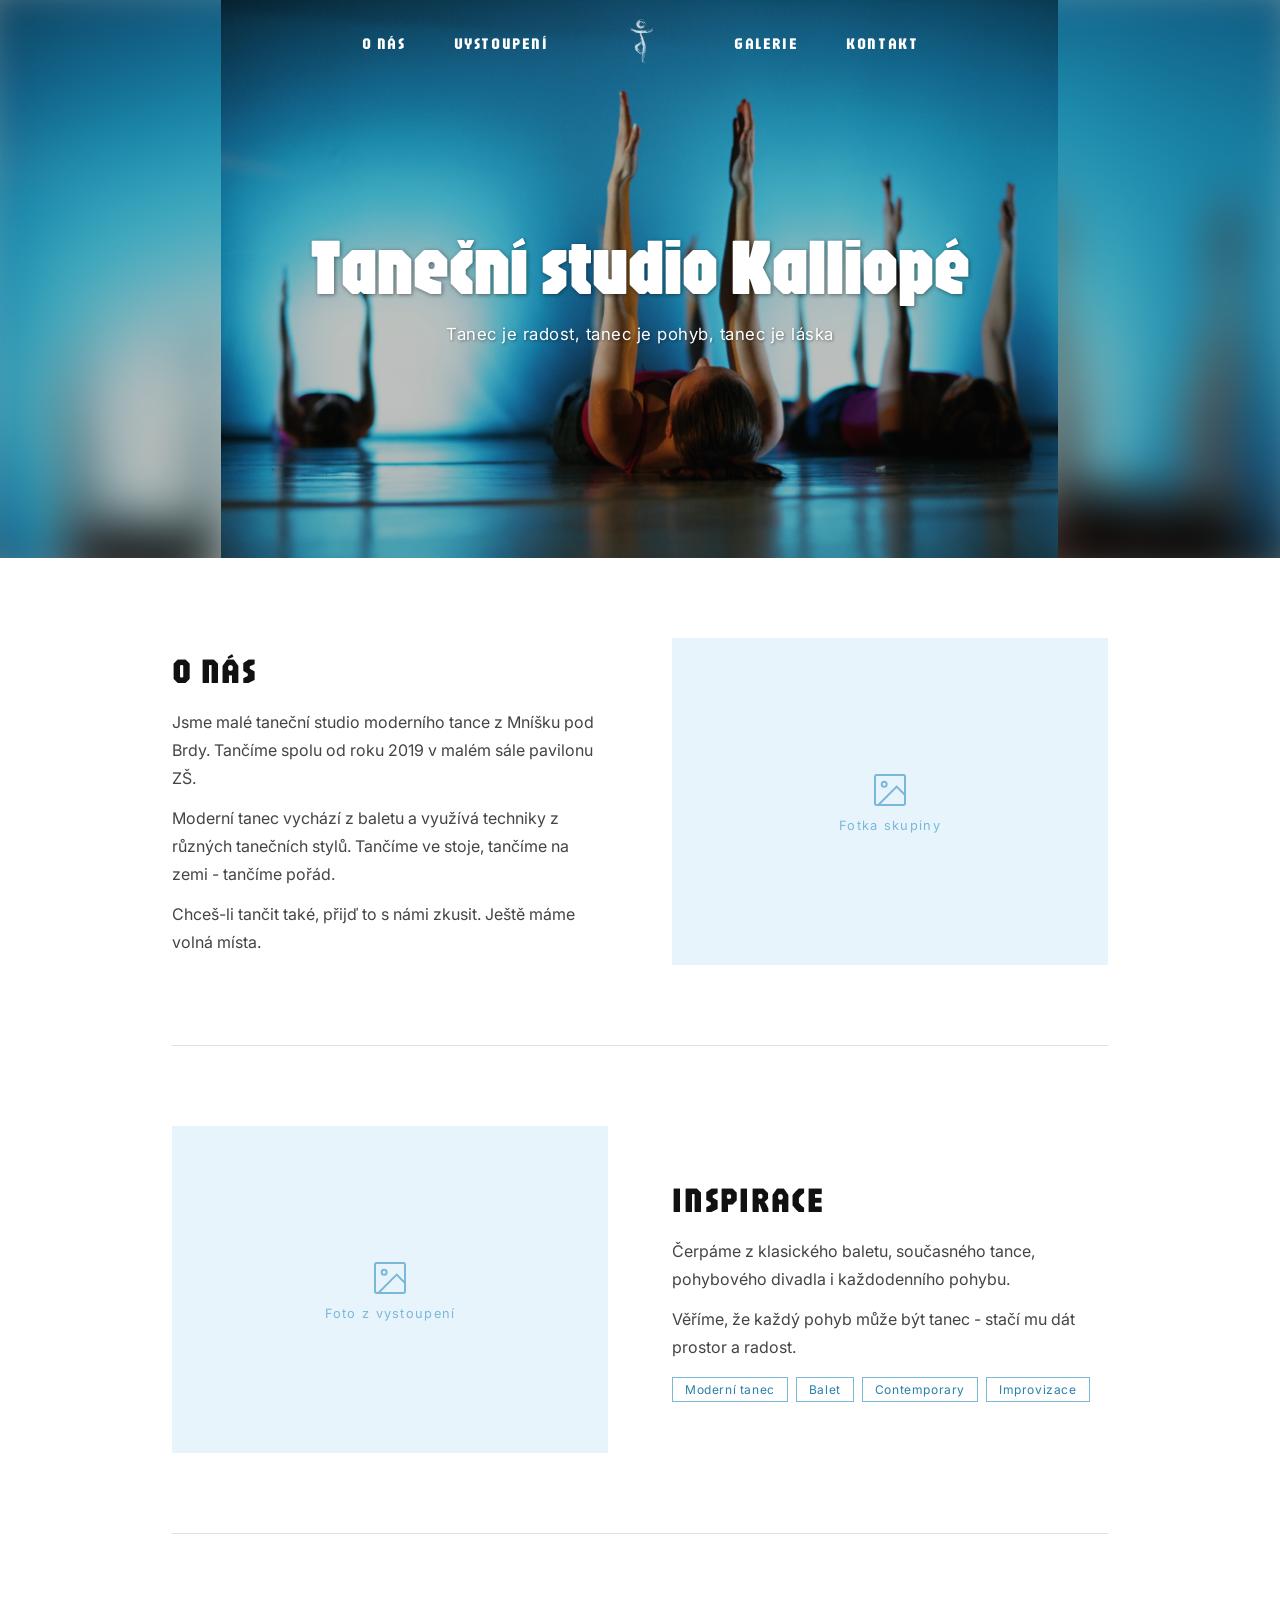
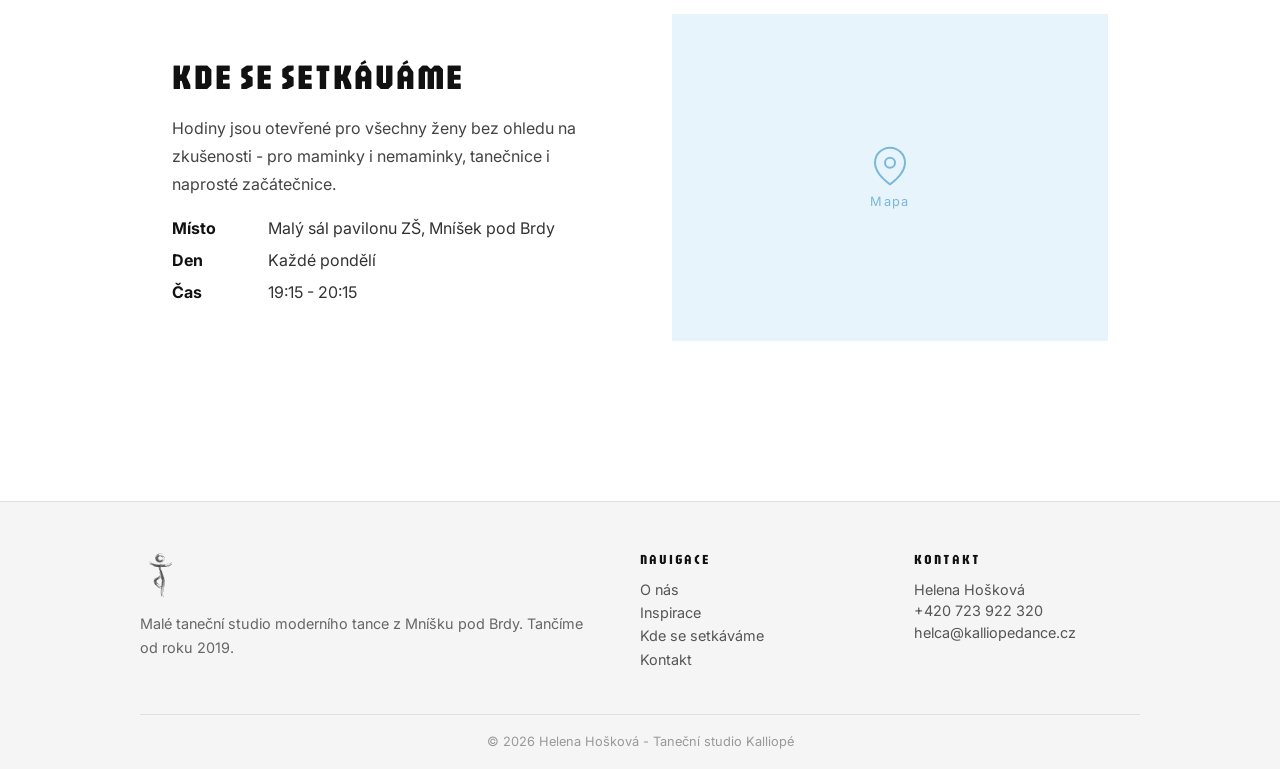
==== src/index.html @ 700d4c06 "Initial commit: Kalliopé dance studio website" ====
<!DOCTYPE html>
<html lang="cs">
<head>
    <meta charset="UTF-8">
    <meta name="viewport" content="width=device-width, initial-scale=1.0">
    <link rel="preconnect" href="https://fonts.googleapis.com">
    <link rel="preconnect" href="https://fonts.gstatic.com" crossorigin>
    <link href="https://fonts.googleapis.com/css2?family=Inter:ital,opsz,wght@0,14..32,100..900;1,14..32,100..900&family=Jaro:opsz@6..72&display=swap" rel="stylesheet">
    <title>Kalliopé</title>
    <link rel="stylesheet" href="https://api.ssps.cajthaml.eu/file/68f3df8a793bb6d00c5da848">
    <link rel="stylesheet" href="../styles/base.css">
    <link rel="stylesheet" href="../styles/index.css">
</head>
<body>
    <header>
        <nav>
            <a href="./index.html#o-nas">O nás</a>
            <a href="./index.html#vystoupeni">Vystoupení</a>
            <a href="./index.html" class="nav-brand">
                <img src="../img/logo.png" alt="Kalliopé logo">
            </a>
            <a href="./galerie.html">Galerie</a>
            <a href="#kontakt">Kontakt</a>
        </nav>
    </header>

    <section class="hero">
        <div class="hero-content">
            <h1>Taneční studio Kalliopé</h1>
            <p>Tanec je radost, tanec je pohyb, tanec je láska</p>
        </div>
    </section>

    <main>
        <section class="content" id="o-nas">
            <div class="section-block">
                <div class="section-text">
                    <h2>O nás</h2>
                    <p>Jsme malé taneční studio moderního tance z Mníšku pod Brdy. Tančíme spolu od roku 2019 v malém sále pavilonu ZŠ.</p>
                    <p>Moderní tanec vychází z baletu a využívá techniky z různých tanečních stylů. Tančíme ve stoje, tančíme na zemi - tančíme pořád.</p>
                    <p>Chceš-li tančit také, přijď to s námi zkusit. Ještě máme volná místa.</p>
                </div>
                <div class="img-placeholder">
                    <svg width="40" height="40" viewBox="0 0 24 24" fill="none" stroke="currentColor" stroke-width="1.2"><rect x="3" y="3" width="18" height="18" rx="1"/><circle cx="8.5" cy="8.5" r="1.5"/><path d="M21 15l-5-5L5 21"/></svg>
                    <span>Fotka skupiny</span>
                </div>
            </div>

            <hr class="section-sep">

            <div class="section-block reverse" id="inspirace">
                <div class="section-text">
                    <h2>Inspirace</h2>
                    <p>Čerpáme z klasického baletu, současného tance, pohybového divadla i každodenního pohybu.</p>
                    <p>Věříme, že každý pohyb může být tanec - stačí mu dát prostor a radost.</p>
                    <div class="tags">
                        <span class="tag">Moderní tanec</span>
                        <span class="tag">Balet</span>
                        <span class="tag">Contemporary</span>
                        <span class="tag">Improvizace</span>
                    </div>
                </div>
                <div class="img-placeholder">
                    <svg width="40" height="40" viewBox="0 0 24 24" fill="none" stroke="currentColor" stroke-width="1.2"><rect x="3" y="3" width="18" height="18" rx="1"/><circle cx="8.5" cy="8.5" r="1.5"/><path d="M21 15l-5-5L5 21"/></svg>
                    <span>Foto z vystoupení</span>
                </div>
            </div>

            <hr class="section-sep">

            <div class="section-block" id="kde-se-setkavame">
                <div class="section-text">
                    <h2>Kde se setkáváme</h2>
                    <p>Hodiny jsou otevřené pro všechny ženy bez ohledu na zkušenosti - pro maminky i nemaminky, tanečnice i naprosté začátečnice.</p>
                    <div class="info-list">
                        <div class="info-row"><strong>Místo</strong><span>Malý sál pavilonu ZŠ, Mníšek pod Brdy</span></div>
                        <div class="info-row"><strong>Den</strong><span>Každé pondělí</span></div>
                        <div class="info-row"><strong>Čas</strong><span>19:15 - 20:15</span></div>
                    </div>
                </div>
                <div class="img-placeholder">
                    <svg width="40" height="40" viewBox="0 0 24 24" fill="none" stroke="currentColor" stroke-width="1.2"><path d="M21 10c0 7-9 13-9 13s-9-6-9-13a9 9 0 0118 0z"/><circle cx="12" cy="10" r="3"/></svg>
                    <span>Mapa</span>
                </div>
            </div>
        </section>
    </main>

    <footer id="kontakt">
        <div class="footer-inner">
            <div class="footer-grid">
                <div class="footer-brand">
                    <img src="../img/black-logo.png" alt="Kalliopé logo">
                    <p>Malé taneční studio moderního tance z Mníšku pod Brdy. Tančíme od roku 2019.</p>
                </div>
                <div class="footer-col">
                    <h4>Navigace</h4>
                    <ul>
                        <li><a href="#o-nas">O nás</a></li>
                        <li><a href="#inspirace">Inspirace</a></li>
                        <li><a href="#kde-se-setkavame">Kde se setkáváme</a></li>
                        <li><a href="#kontakt">Kontakt</a></li>
                    </ul>
                </div>
                <div class="footer-col">
                    <h4>Kontakt</h4>
                    <p>Helena Hošková</p>
                    <a href="tel:+420723922320">+420 723 922 320</a>
                    <a href="mailto:helca@kalliopedance.cz">helca@kalliopedance.cz</a>
                </div>
            </div>
            <div class="footer-bottom">
                © 2026 Helena Hošková - Taneční studio Kalliopé
            </div>
        </div>
    </footer>
</body>
</html>
---- styles/base.css ----
* {
    margin: 0;
    padding: 0;
    box-sizing: border-box;
}

body {
    font-family: 'Jaro', sans-serif;
    background: #fff;
    color: #111;
}

header {
    position: absolute;
    top: 0;
    width: 100%;
    z-index: 67;
    padding: 1rem 2rem;
}

nav {
    display: flex;
    align-items: center;
    justify-content: center;
    gap: 3rem;
}

nav a {
    color: white;
    text-decoration: none;
    text-transform: uppercase;
    letter-spacing: 0.1em;
    font-size: 1rem;
    font-weight: bold;
}

nav a:hover {
    text-decoration: underline;
}

.nav-brand {
    display: flex;
    flex-direction: column;
    align-items: center;
    color: white;
    font-size: 1rem;
    font-weight: bold;
    text-decoration: none;
    margin: 0 1.5rem;
}

.nav-brand img {
    height: 50px;
    margin-bottom: 0.2rem;
}

.hero {
    position: relative;
    width: 100%;
    height: 62vh;
    min-height: 420px;
    display: flex;
    align-items: center;
    justify-content: center;
    text-align: center;
    color: white;
    overflow: hidden;
    isolation: isolate;
}

.hero::before {
    content: '';
    position: absolute;
    inset: -1.75rem;
    background: url('../img/hero.JPG') center 28% / cover no-repeat;
    filter: blur(25px);
    transform: scale(1);
    z-index: -2;
}

.hero::after {
    content: '';
    position: absolute;
    inset: 0;
    background-image: linear-gradient(to bottom, rgba(0, 0, 0, 0.18), rgba(0, 0, 0, 0.26)), url('../img/hero.JPG');
    background-position: center, center;
    background-repeat: no-repeat, no-repeat;
    background-size: 100% 100%, auto 100%;
    z-index: -1;
}

.hero-content {
    text-align: center;
    position: relative;
    z-index: 1;
}

.hero-content h1 {
    font-size: clamp(2.1rem, 7vw, 5rem);
    font-weight: 900;
    text-shadow: 1px 1px 4px rgba(0, 0, 0, 0.45);
    margin-bottom: 0.6rem;
}

.hero-content p {
    font-family: 'Inter', sans-serif;
    font-size: 1.05rem;
    letter-spacing: 0.03em;
    text-shadow: 1px 1px 3px rgba(0, 0, 0, 0.4);
}

footer {
    background: #f5f5f5;
    border-top: 1px solid #e0e0e0;
    padding: 3rem 2rem 0;
}

.footer-inner {
    max-width: 1000px;
    margin: 0 auto;
}

.footer-grid {
    display: grid;
    grid-template-columns: 2fr 1fr 1fr;
    gap: 3rem;
    padding-bottom: 2.5rem;
}

.footer-brand img {
    height: 50px;
    margin-bottom: 0.75rem;
    display: block;
}

.footer-brand p {
    font-family: 'Inter', sans-serif;
    font-size: 0.9rem;
    color: #666;
    line-height: 1.65;
}

.footer-col h4 {
    font-size: 0.85rem;
    text-transform: uppercase;
    letter-spacing: 0.15em;
    margin-bottom: 0.85rem;
    color: #111;
}

.footer-col ul {
    list-style: none;
}

.footer-col ul li {
    margin-bottom: 0.4rem;
}

.footer-col a,
.footer-col p {
    font-family: 'Inter', sans-serif;
    font-size: 0.9rem;
    color: #555;
    text-decoration: none;
    display: block;
    margin-bottom: 0.3rem;
}

.footer-col a:hover {
    color: #111;
}

.footer-bottom {
    border-top: 1px solid #e0e0e0;
    padding: 1.2rem 0;
    font-family: 'Inter', sans-serif;
    font-size: 0.8rem;
    color: #999999;
    text-align: center;
}

@media (max-width: 700px) {
    header {
        padding: 0.75rem 1rem;
    }

    nav {
        flex-wrap: wrap;
        gap: 0.5rem;
        justify-content: center;
    }

    nav a {
        font-size: 0.75rem;
        padding: 0.4rem 0.6rem;
    }

    .nav-brand {
        margin: 0 0.5rem;
    }

    .nav-brand img {
        height: 40px;
    }

    .hero {
        height: 52vh;
        min-height: 340px;
    }

    .footer-grid {
        grid-template-columns: 1fr;
    }
}

@media (max-width: 480px) {
    header {
        padding: 0.6rem 0.8rem;
    }

    nav {
        gap: 0.3rem;
    }

    nav a {
        font-size: 0.65rem;
        padding: 0.3rem 0.4rem;
    }

    .nav-brand {
        display: none;
    }

    .hero {
        height: 45vh;
        min-height: 280px;
    }

    .hero-content h1 {
        font-size: clamp(1.5rem, 5vw, 3rem);
    }

    .hero-content p {
        font-size: 0.9rem;
    }
}

@media (max-width: 320px) {
    header {
        padding: 0.5rem 0.5rem;
    }

    nav {
        gap: 0.2rem;
    }

    nav a {
        font-size: 0.6rem;
        padding: 0.25rem 0.3rem;
    }

    .hero {
        height: 40vh;
        min-height: 240px;
    }

    .hero-content h1 {
        font-size: clamp(1.2rem, 4vw, 2.5rem);
    }

    .hero-content p {
        font-size: 0.8rem;
    }
}
---- styles/index.css ----
section.content {
    max-width: 1000px;
    margin: 0 auto;
    padding: 5rem 2rem;
}

.section-block {
    display: grid;
    grid-template-columns: 1fr 1fr;
    gap: 4rem;
    align-items: center;
    margin-bottom: 5rem;
}

.section-block.reverse {
    direction: rtl;
}

.section-block.reverse > * {
    direction: ltr;
}

.section-text h2 {
    font-size: 2.2rem;
    text-transform: uppercase;
    letter-spacing: 0.05em;
    margin-bottom: 1rem;
}

.section-text p {
    font-family: 'Inter', sans-serif;
    font-size: 1rem;
    line-height: 1.75;
    color: #444;
}

.section-text p + p {
    margin-top: 0.75rem;
}

.img-placeholder {
    width: 100%;
    aspect-ratio: 4/3;
    background: #e8f4fb;
    display: flex;
    align-items: center;
    justify-content: center;
    flex-direction: column;
    gap: 0.5rem;
    color: #7ab8d9;
    font-family: 'Inter', sans-serif;
    font-size: 0.8rem;
    letter-spacing: 0.1em;
}

.tags {
    margin-top: 1rem;
    display: flex;
    flex-wrap: wrap;
    gap: 0.5rem;
}

.tag {
    font-family: 'Inter', sans-serif;
    font-size: 0.75rem;
    padding: 0.25rem 0.75rem;
    border: 1px solid #7ab8d9;
    color: #2a7fa8;
    letter-spacing: 0.05em;
    transition: 0.5s;
}

.tag:hover {
    background: #7ab8d9;
    color: white;
    cursor: default;
}

.info-list {
    margin-top: 1.25rem;
    display: flex;
    flex-direction: column;
    gap: 0.75rem;
}

.info-row {
    display: flex;
    gap: 1rem;
    align-items: flex-start;
    font-family: 'Inter', sans-serif;
    font-size: 1rem;
    color: #333;
}

.info-row strong {
    min-width: 80px;
    color: #111;
}

hr.section-sep {
    border: none;
    border-top: 1px solid #e0e0e0;
    margin-bottom: 5rem;
}

@media (max-width: 700px) {
    .section-block {
        grid-template-columns: 1fr;
        gap: 2rem;
    }

    .section-block.reverse {
        direction: ltr;
    }
}
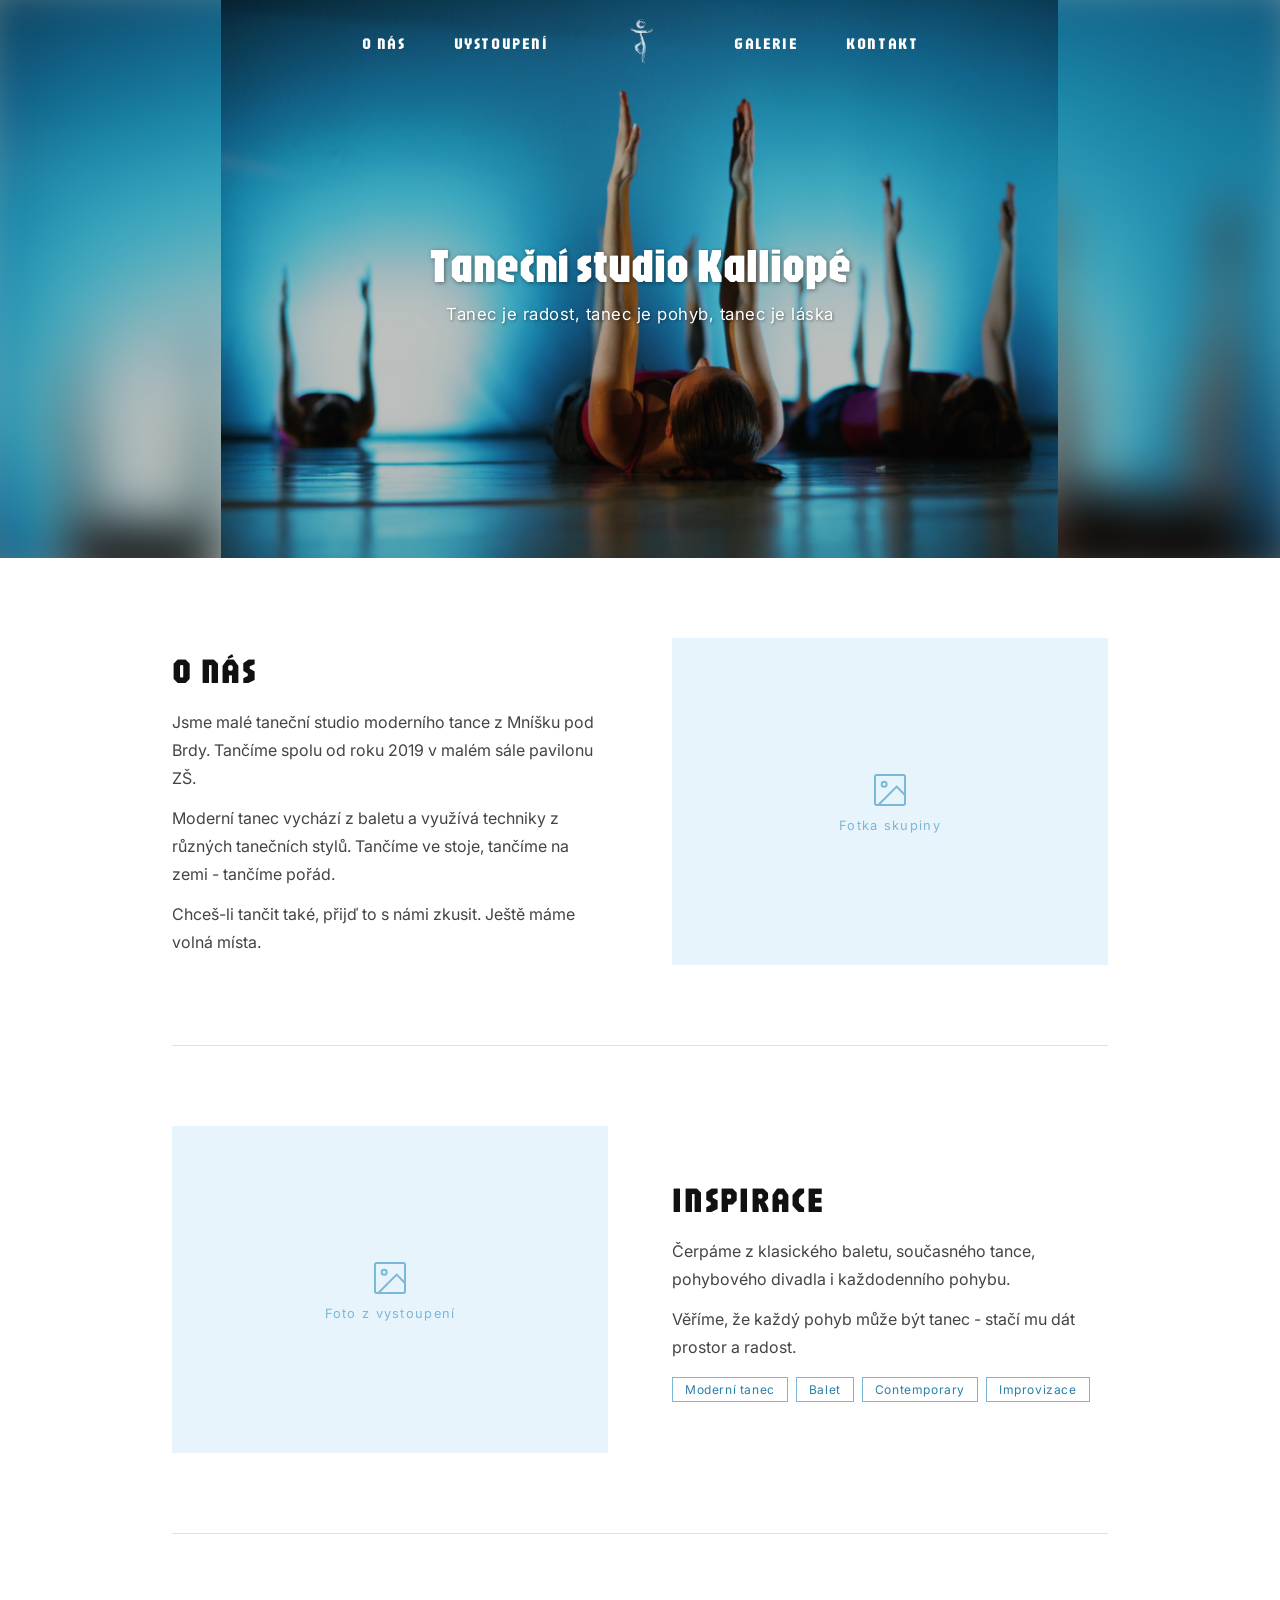
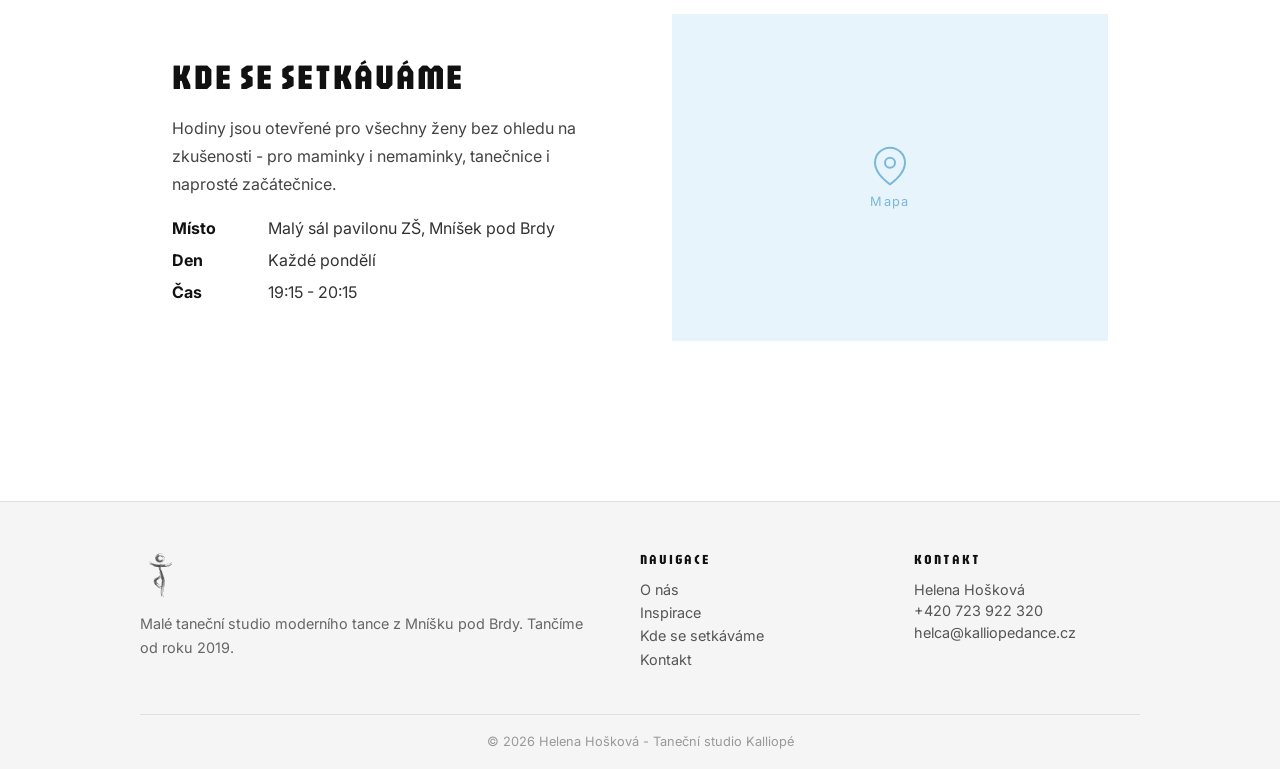
==== commit 37723754: "allat" ====
--- a/src/index.html
+++ b/src/index.html
@@ -15,7 +15,7 @@
     <header>
         <nav>
             <a href="./index.html#o-nas">O nás</a>
-            <a href="./index.html#vystoupeni">Vystoupení</a>
+            <a href="./vystoupeni.html">Vystoupení</a>
             <a href="./index.html" class="nav-brand">
                 <img src="../img/logo.png" alt="Kalliopé logo">
             </a>
--- a/styles/base.css
+++ b/styles/base.css
@@ -96,7 +96,7 @@
 }
 
 .hero-content h1 {
-    font-size: clamp(2.1rem, 7vw, 5rem);
+    font-size: 3rem;
     font-weight: 900;
     text-shadow: 1px 1px 4px rgba(0, 0, 0, 0.45);
     margin-bottom: 0.6rem;
@@ -219,7 +219,7 @@
     }
 
     nav {
-        gap: 0.3rem;
+        justify-content: space-evenly;
     }
 
     nav a {
@@ -237,7 +237,7 @@
     }
 
     .hero-content h1 {
-        font-size: clamp(1.5rem, 5vw, 3rem);
+        font-size: 2rem;
     }
 
     .hero-content p {
@@ -251,12 +251,13 @@
     }
 
     nav {
-        gap: 0.2rem;
+        justify-content: space-evenly;
     }
 
     nav a {
         font-size: 0.6rem;
         padding: 0.25rem 0.3rem;
+        justify-content: space-evenly;
     }
 
     .hero {
@@ -265,7 +266,7 @@
     }
 
     .hero-content h1 {
-        font-size: clamp(1.2rem, 4vw, 2.5rem);
+        font-size: 1.5rem;
     }
 
     .hero-content p {
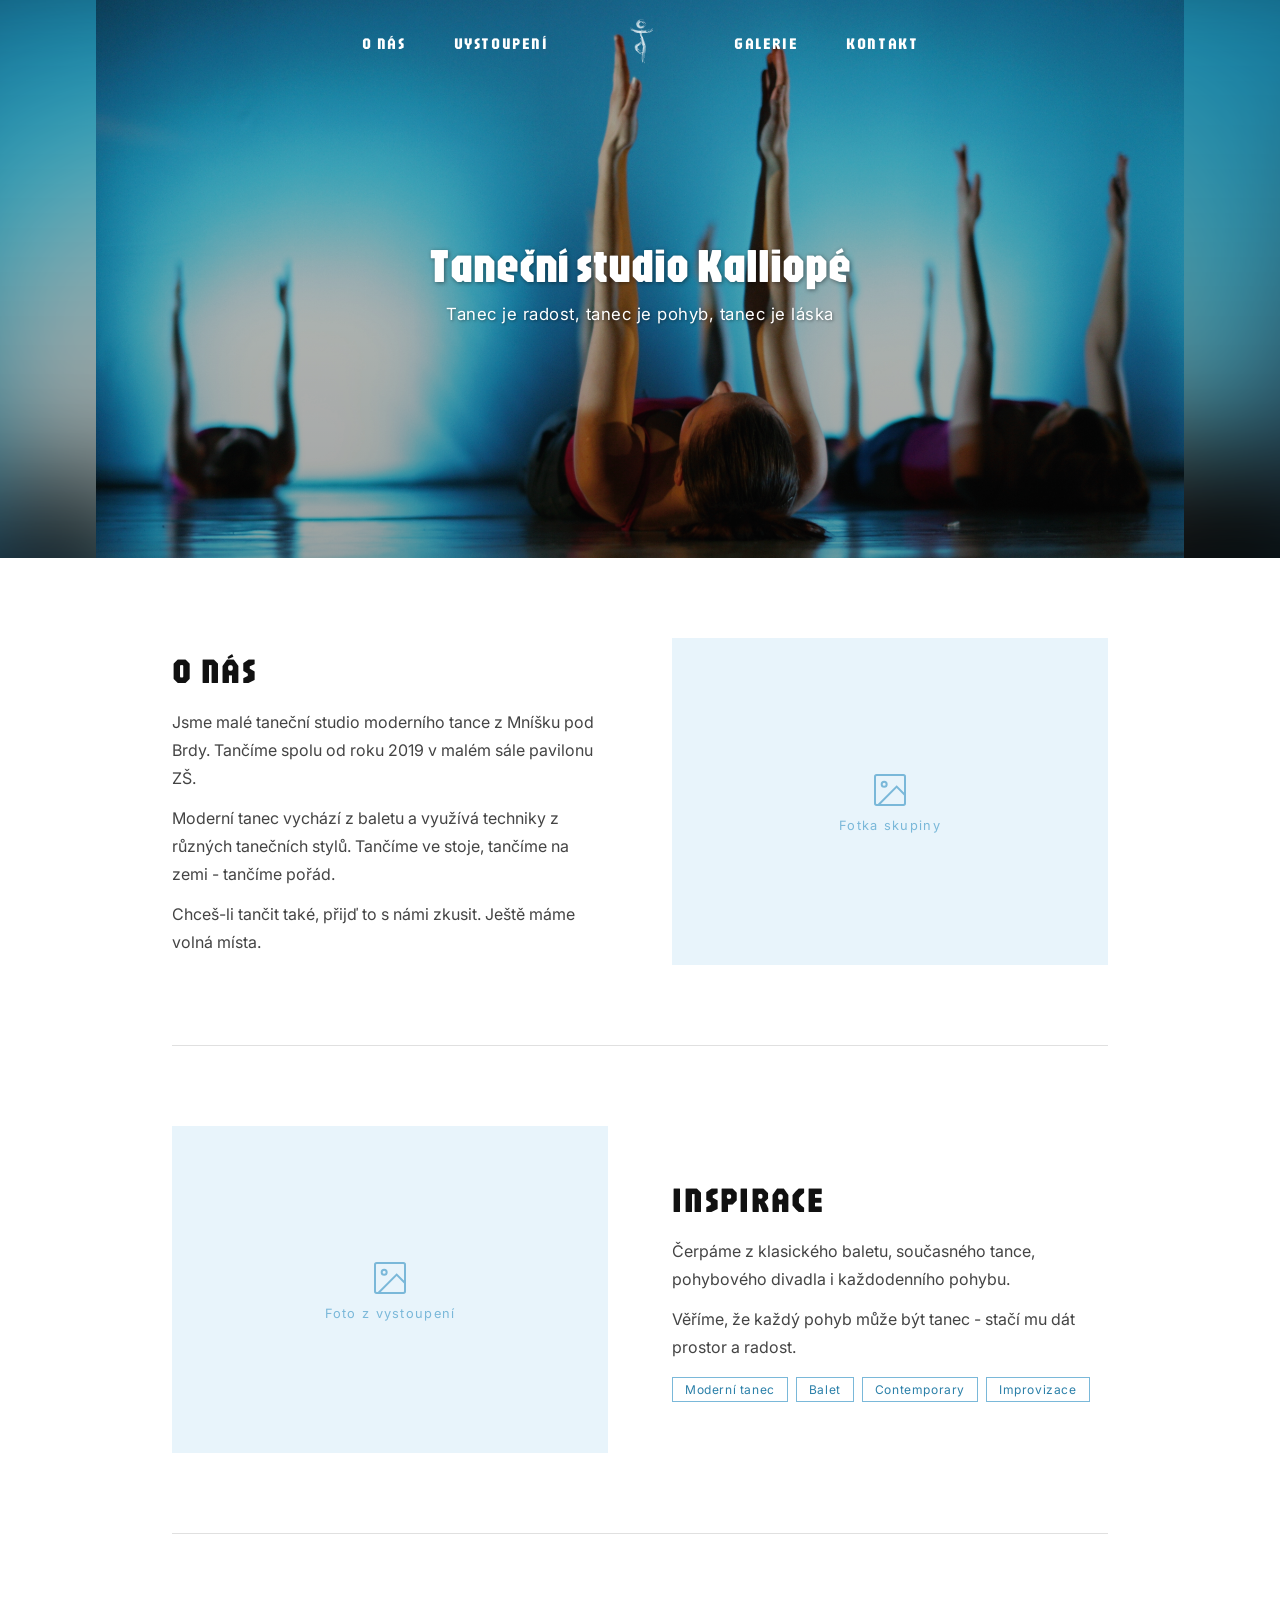
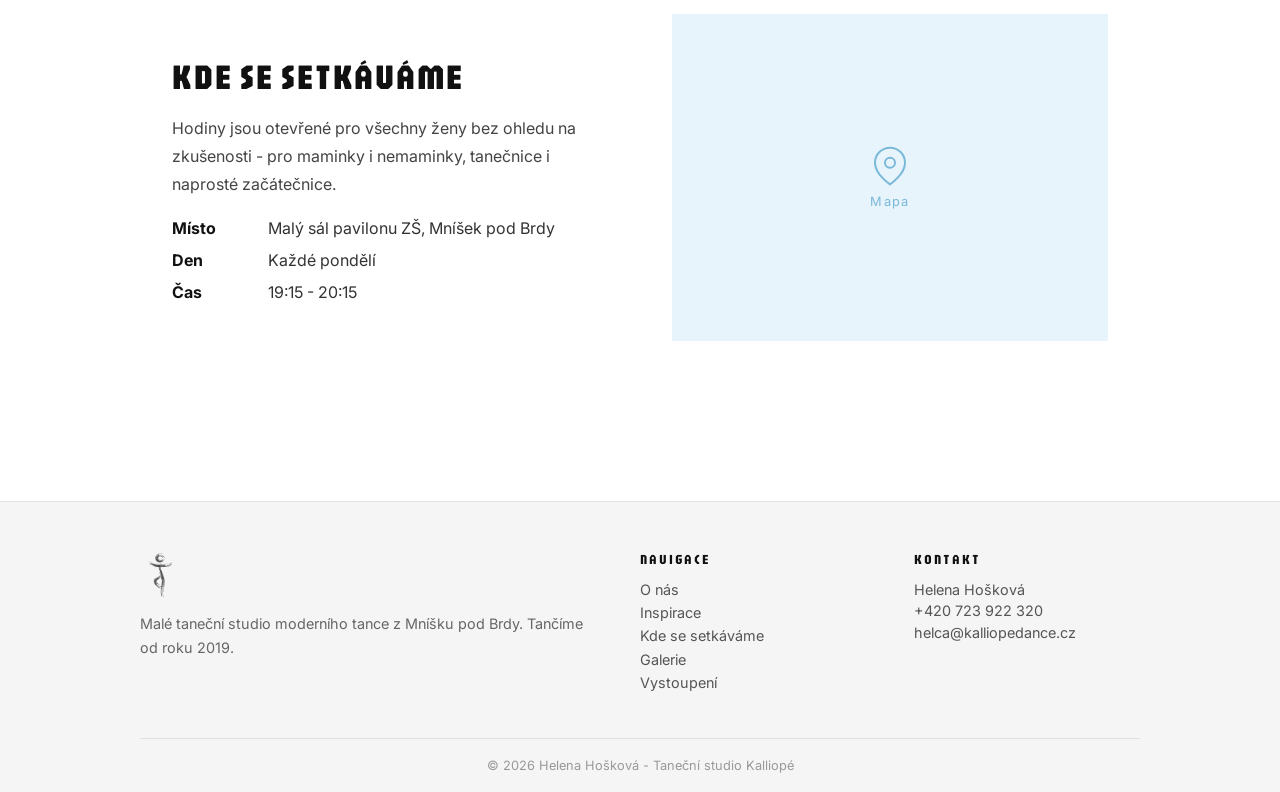
==== commit 77fb800c: "upd" ====
--- a/src/index.html
+++ b/src/index.html
@@ -7,6 +7,7 @@
     <link rel="preconnect" href="https://fonts.gstatic.com" crossorigin>
     <link href="https://fonts.googleapis.com/css2?family=Inter:ital,opsz,wght@0,14..32,100..900;1,14..32,100..900&family=Jaro:opsz@6..72&display=swap" rel="stylesheet">
     <title>Kalliopé</title>
+    <link rel="icon" type="image/x-icon" href="./../img/logo.png">
     <link rel="stylesheet" href="https://api.ssps.cajthaml.eu/file/68f3df8a793bb6d00c5da848">
     <link rel="stylesheet" href="../styles/base.css">
     <link rel="stylesheet" href="../styles/index.css">
@@ -14,13 +15,20 @@
 <body>
     <header>
         <nav>
-            <a href="./index.html#o-nas">O nás</a>
-            <a href="./vystoupeni.html">Vystoupení</a>
-            <a href="./index.html" class="nav-brand">
-                <img src="../img/logo.png" alt="Kalliopé logo">
-            </a>
-            <a href="./galerie.html">Galerie</a>
-            <a href="#kontakt">Kontakt</a>
+            <button class="nav-toggle" type="button" aria-label="Otevrit menu" aria-expanded="false" aria-controls="site-menu">
+                <span></span>
+                <span></span>
+                <span></span>
+            </button>
+            <div class="nav-links" id="site-menu">
+                <a href="./index.html#o-nas">O nás</a>
+                <a href="./vystoupeni.html">Vystoupení</a>
+                <a href="./index.html" class="nav-brand">
+                    <img src="../img/logo.png" alt="Kalliopé logo">
+                </a>
+                <a href="./galerie.html">Galerie</a>
+                <a href="#kontakt">Kontakt</a>
+            </div>
         </nav>
     </header>
 
@@ -96,10 +104,11 @@
                 <div class="footer-col">
                     <h4>Navigace</h4>
                     <ul>
-                        <li><a href="#o-nas">O nás</a></li>
-                        <li><a href="#inspirace">Inspirace</a></li>
-                        <li><a href="#kde-se-setkavame">Kde se setkáváme</a></li>
-                        <li><a href="#kontakt">Kontakt</a></li>
+                       <li><a href="./index.html#o-nas">O nás</a></li>
+                        <li><a href="./index.html#inspirace">Inspirace</a></li>
+                        <li><a href="./index.html#kde-se-setkavame">Kde se setkáváme</a></li>
+                        <li><a href="./galerie.html">Galerie</a></li>
+                        <li><a href="./vystoupeni.html">Vystoupení</a></li>
                     </ul>
                 </div>
                 <div class="footer-col">
@@ -114,5 +123,6 @@
             </div>
         </div>
     </footer>
+    <script src="../scripts/hamburger.js"></script>
 </body>
 </html>
--- a/styles/base.css
+++ b/styles/base.css
@@ -8,6 +8,21 @@
     font-family: 'Jaro', sans-serif;
     background: #fff;
     color: #111;
+}
+
+@keyframes fade-up {
+    0%   { opacity: 0; transform: translateY(18px); }
+    100% { opacity: 1; transform: translateY(0); }
+}
+
+@keyframes hero-zoom {
+    0%   { transform: scale(1.35); }
+    100% { transform: scale(1.2); }
+}
+
+@keyframes menu-drop {
+    0%   { opacity: 0; transform: translateY(-8px); }
+    100% { opacity: 1; transform: translateY(0); }
 }
 
 header {
@@ -22,36 +37,82 @@
     display: flex;
     align-items: center;
     justify-content: center;
+}
+
+.nav-links {
+    display: flex;
+    align-items: center;
+    justify-content: center;
     gap: 3rem;
 }
 
 nav a {
+    position: relative;
     color: white;
+    font-size: 1rem;
+    font-weight: bold;
     text-decoration: none;
     text-transform: uppercase;
     letter-spacing: 0.1em;
-    font-size: 1rem;
-    font-weight: bold;
-}
-
-nav a:hover {
-    text-decoration: underline;
+    transition: color 0.25s ease;
+}
+
+nav a::after {
+    content: '';
+    position: absolute;
+    left: 0;
+    bottom: -4px;
+    width: 100%;
+    height: 2px;
+    background: white;
+    transform: scaleX(0);
+    transform-origin: right;
+    transition: transform 0.3s ease;
+}
+
+nav a:hover::after {
+    transform: scaleX(1);
+    transform-origin: left;
 }
 
 .nav-brand {
     display: flex;
     flex-direction: column;
     align-items: center;
+    margin: 0 1.5rem;
     color: white;
     font-size: 1rem;
     font-weight: bold;
     text-decoration: none;
-    margin: 0 1.5rem;
 }
 
 .nav-brand img {
     height: 50px;
     margin-bottom: 0.2rem;
+    transition: transform 0.4s ease;
+}
+
+.nav-brand:hover img {
+    transform: scale(1.06) rotate(-2deg);
+}
+
+.nav-toggle {
+    display: none;
+    width: 40px;
+    height: 40px;
+    border: 0;
+    background: transparent;
+    border-radius: 999px;
+    cursor: pointer;
+}
+
+.nav-toggle span {
+    display: block;
+    width: 24px;
+    height: 2px;
+    margin: 5px auto;
+    background: white;
+    border-radius: 999px;
 }
 
 .hero {
@@ -62,44 +123,47 @@
     display: flex;
     align-items: center;
     justify-content: center;
+    overflow: hidden;
+    isolation: isolate;
     text-align: center;
     color: white;
-    overflow: hidden;
-    isolation: isolate;
-}
-
-.hero::before {
-    content: '';
-    position: absolute;
-    inset: -1.75rem;
-    background: url('../img/hero.JPG') center 28% / cover no-repeat;
-    filter: blur(25px);
-    transform: scale(1);
-    z-index: -2;
-}
-
+    background-color: #12465a;
+}
+
+.hero::before,
 .hero::after {
     content: '';
     position: absolute;
     inset: 0;
-    background-image: linear-gradient(to bottom, rgba(0, 0, 0, 0.18), rgba(0, 0, 0, 0.26)), url('../img/hero.JPG');
-    background-position: center, center;
-    background-repeat: no-repeat, no-repeat;
-    background-size: 100% 100%, auto 100%;
+}
+
+.hero::before {
+    background: url('../img/hero.JPG') center / cover no-repeat;
+    filter: blur(48px);
+    transform: scale(1.2);
+    z-index: -2;
+    animation: hero-zoom 1.6s ease-out both;
+}
+
+.hero::after {
+    background:
+        linear-gradient(to bottom, rgba(0, 0, 0, 0.2), rgba(0, 0, 0, 0.35)),
+        url('../img/hero.JPG') center / auto 130% no-repeat;
     z-index: -1;
 }
 
 .hero-content {
-    text-align: center;
     position: relative;
     z-index: 1;
+    text-align: center;
 }
 
 .hero-content h1 {
     font-size: 3rem;
     font-weight: 900;
+    margin-bottom: 0.6rem;
     text-shadow: 1px 1px 4px rgba(0, 0, 0, 0.45);
-    margin-bottom: 0.6rem;
+    animation: fade-up 0.9s ease-out 0.1s both;
 }
 
 .hero-content p {
@@ -107,12 +171,13 @@
     font-size: 1.05rem;
     letter-spacing: 0.03em;
     text-shadow: 1px 1px 3px rgba(0, 0, 0, 0.4);
+    animation: fade-up 0.9s ease-out 0.35s both;
 }
 
 footer {
+    padding: 3rem 2rem 0;
     background: #f5f5f5;
     border-top: 1px solid #e0e0e0;
-    padding: 3rem 2rem 0;
 }
 
 .footer-inner {
@@ -128,9 +193,9 @@
 }
 
 .footer-brand img {
+    display: block;
     height: 50px;
     margin-bottom: 0.75rem;
-    display: block;
 }
 
 .footer-brand p {
@@ -141,10 +206,10 @@
 }
 
 .footer-col h4 {
+    margin-bottom: 0.85rem;
     font-size: 0.85rem;
     text-transform: uppercase;
     letter-spacing: 0.15em;
-    margin-bottom: 0.85rem;
     color: #111;
 }
 
@@ -158,24 +223,29 @@
 
 .footer-col a,
 .footer-col p {
+    display: block;
+    margin-bottom: 0.3rem;
     font-family: 'Inter', sans-serif;
     font-size: 0.9rem;
     color: #555;
     text-decoration: none;
-    display: block;
-    margin-bottom: 0.3rem;
+}
+
+.footer-col a {
+    transition: color 0.25s ease, transform 0.25s ease;
 }
 
 .footer-col a:hover {
     color: #111;
+    transform: translateX(3px);
 }
 
 .footer-bottom {
+    padding: 1.2rem 0;
     border-top: 1px solid #e0e0e0;
-    padding: 1.2rem 0;
     font-family: 'Inter', sans-serif;
     font-size: 0.8rem;
-    color: #999999;
+    color: #999;
     text-align: center;
 }
 
@@ -185,22 +255,79 @@
     }
 
     nav {
-        flex-wrap: wrap;
-        gap: 0.5rem;
-        justify-content: center;
+        position: relative;
+        justify-content: flex-end;
+        min-height: 56px;
     }
 
     nav a {
-        font-size: 0.75rem;
-        padding: 0.4rem 0.6rem;
+        font-size: 1rem;
+        padding: 0.45rem 0.7rem;
+    }
+
+    .nav-toggle {
+        display: block;
+        position: absolute;
+        top: 0;
+        right: 0;
+        width: 52px;
+        height: 52px;
+        z-index: 5;
+    }
+
+    .nav-toggle span {
+        width: 30px;
+        height: 3px;
+        margin: 6px auto;
+    }
+
+    .nav-links {
+        position: absolute;
+        top: 0;
+        left: 0;
+        width: 100%;
+        min-height: 56px;
+        pointer-events: none;
+    }
+
+    .nav-links a {
+        display: none;
+    }
+
+    .nav-links .nav-brand {
+        display: flex;
+        position: absolute;
+        top: 0;
+        left: 0;
+        margin: 0;
+        z-index: 4;
+        transform: none;
+    }
+
+    nav.menu-open .nav-links {
+        display: flex;
+        flex-direction: column;
+        align-items: center;
+        gap: 0.8rem;
+        padding: 4.6rem 1rem 1.2rem;
+        background: rgba(18, 70, 90, 0.92);
+        backdrop-filter: blur(8px);
+        border-radius: 7px;
+        pointer-events: auto;
+        animation: menu-drop 0.3s ease-out both;
+    }
+
+    nav.menu-open .nav-links a {
+        display: block;
     }
 
     .nav-brand {
-        margin: 0 0.5rem;
+        margin: 0;
     }
 
     .nav-brand img {
-        height: 40px;
+        height: 52px;
+        margin-bottom: 0;
     }
 
     .hero {
@@ -218,19 +345,6 @@
         padding: 0.6rem 0.8rem;
     }
 
-    nav {
-        justify-content: space-evenly;
-    }
-
-    nav a {
-        font-size: 0.65rem;
-        padding: 0.3rem 0.4rem;
-    }
-
-    .nav-brand {
-        display: none;
-    }
-
     .hero {
         height: 45vh;
         min-height: 280px;
@@ -247,17 +361,7 @@
 
 @media (max-width: 320px) {
     header {
-        padding: 0.5rem 0.5rem;
-    }
-
-    nav {
-        justify-content: space-evenly;
-    }
-
-    nav a {
-        font-size: 0.6rem;
-        padding: 0.25rem 0.3rem;
-        justify-content: space-evenly;
+        padding: 0.5rem;
     }
 
     .hero {
--- a/styles/index.css
+++ b/styles/index.css
@@ -1,3 +1,8 @@
+@keyframes section-rise {
+    0%   { opacity: 0; transform: translateY(28px); }
+    100% { opacity: 1; transform: translateY(0); }
+}
+
 section.content {
     max-width: 1000px;
     margin: 0 auto;
@@ -7,9 +12,18 @@
 .section-block {
     display: grid;
     grid-template-columns: 1fr 1fr;
+    align-items: center;
     gap: 4rem;
-    align-items: center;
     margin-bottom: 5rem;
+    animation: section-rise 0.8s ease-out both;
+    animation-timeline: view();
+    animation-range: entry 0% entry 60%;
+}
+
+@supports not (animation-timeline: view()) {
+    .section-block               { animation-delay: 0.1s; animation-timeline: auto; }
+    .section-block:nth-of-type(2) { animation-delay: 0.25s; }
+    .section-block:nth-of-type(3) { animation-delay: 0.4s; }
 }
 
 .section-block.reverse {
@@ -21,10 +35,10 @@
 }
 
 .section-text h2 {
+    margin-bottom: 1rem;
     font-size: 2.2rem;
     text-transform: uppercase;
     letter-spacing: 0.05em;
-    margin-bottom: 1rem;
 }
 
 .section-text p {
@@ -39,54 +53,61 @@
 }
 
 .img-placeholder {
-    width: 100%;
-    aspect-ratio: 4/3;
-    background: #e8f4fb;
     display: flex;
+    flex-direction: column;
     align-items: center;
     justify-content: center;
-    flex-direction: column;
     gap: 0.5rem;
+    width: 100%;
+    aspect-ratio: 4 / 3;
+    background: #e8f4fb;
     color: #7ab8d9;
     font-family: 'Inter', sans-serif;
     font-size: 0.8rem;
     letter-spacing: 0.1em;
+    transition: transform 0.4s ease, box-shadow 0.4s ease;
+}
+
+.img-placeholder:hover {
+    transform: scale(1.02);
+    box-shadow: 0 12px 28px rgba(42, 127, 168, 0.18);
 }
 
 .tags {
-    margin-top: 1rem;
     display: flex;
     flex-wrap: wrap;
     gap: 0.5rem;
+    margin-top: 1rem;
 }
 
 .tag {
-    font-family: 'Inter', sans-serif;
-    font-size: 0.75rem;
     padding: 0.25rem 0.75rem;
     border: 1px solid #7ab8d9;
     color: #2a7fa8;
+    font-family: 'Inter', sans-serif;
+    font-size: 0.75rem;
     letter-spacing: 0.05em;
-    transition: 0.5s;
+    transition: background 0.4s ease, color 0.4s ease, transform 0.4s ease;
 }
 
 .tag:hover {
     background: #7ab8d9;
     color: white;
+    transform: translateY(-2px);
     cursor: default;
 }
 
 .info-list {
-    margin-top: 1.25rem;
     display: flex;
     flex-direction: column;
     gap: 0.75rem;
+    margin-top: 1.25rem;
 }
 
 .info-row {
     display: flex;
+    align-items: flex-start;
     gap: 1rem;
-    align-items: flex-start;
     font-family: 'Inter', sans-serif;
     font-size: 1rem;
     color: #333;
@@ -98,9 +119,9 @@
 }
 
 hr.section-sep {
+    margin-bottom: 5rem;
     border: none;
     border-top: 1px solid #e0e0e0;
-    margin-bottom: 5rem;
 }
 
 @media (max-width: 700px) {
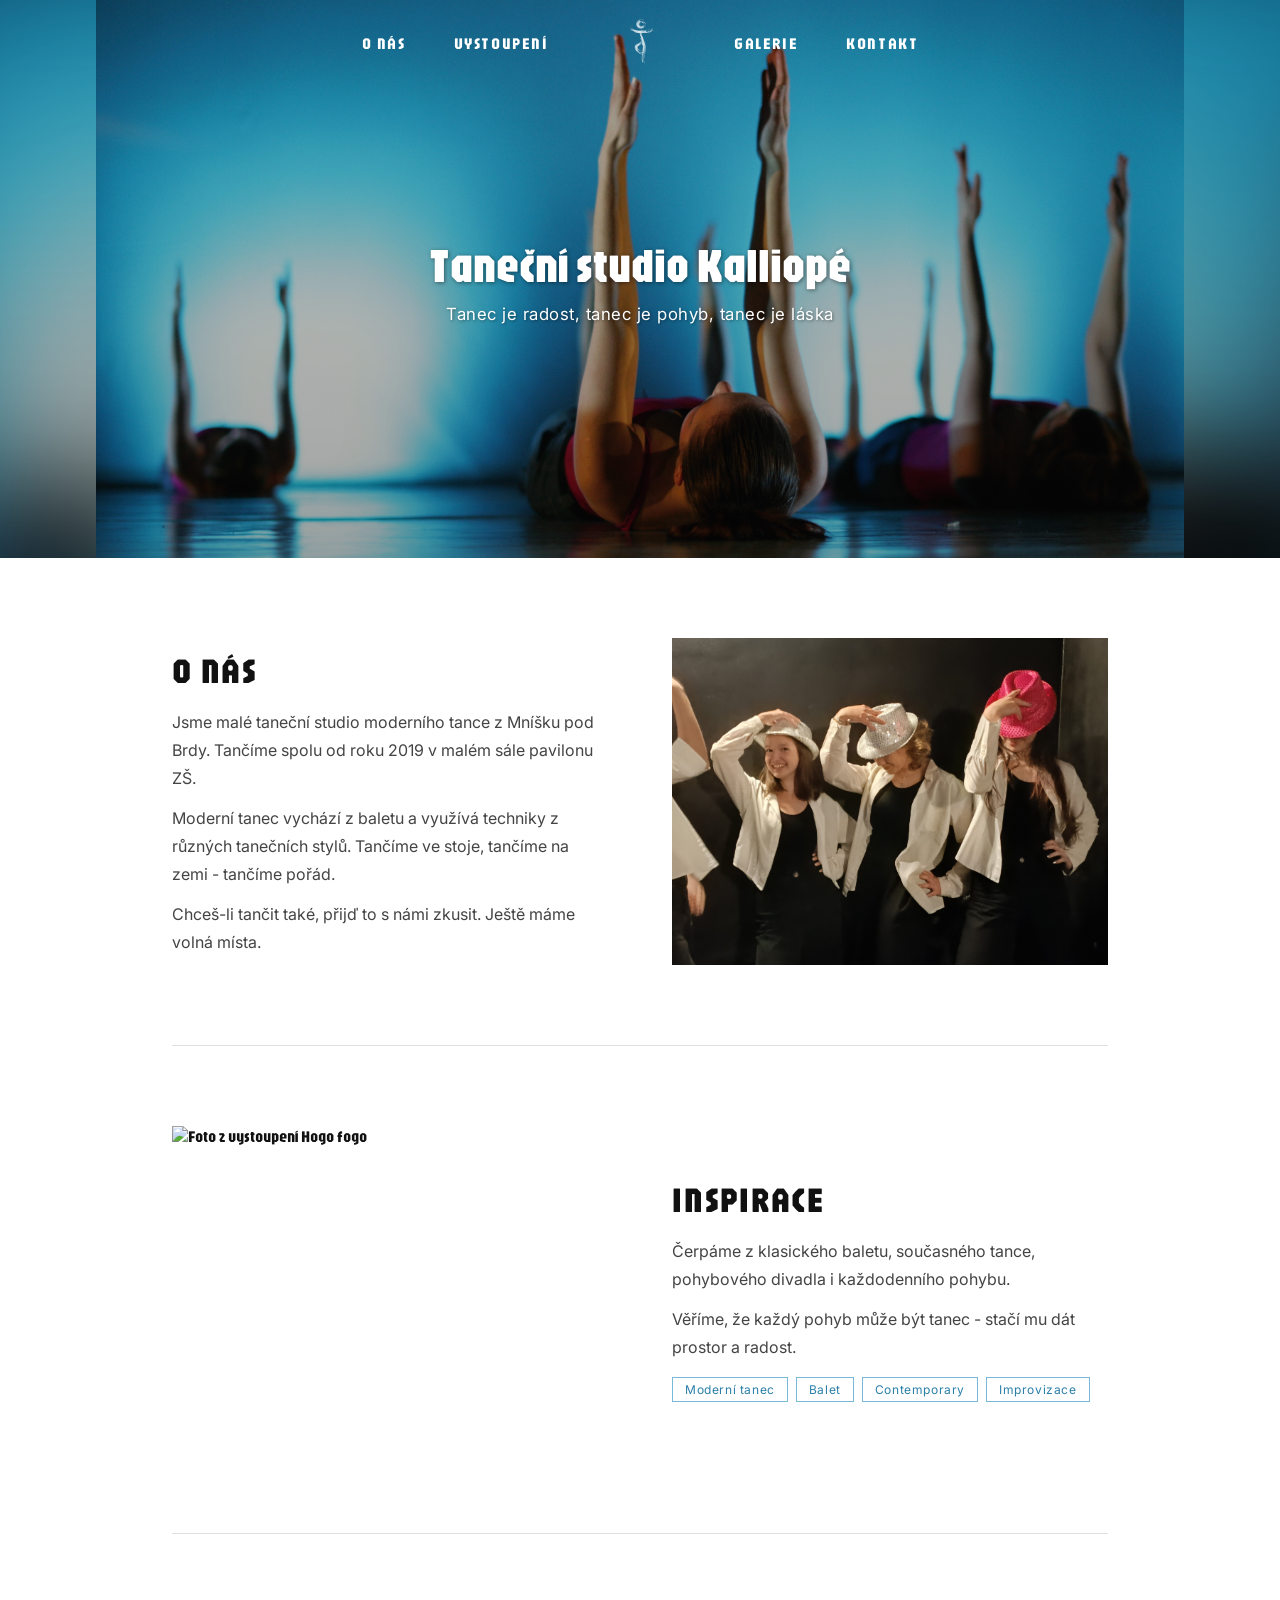
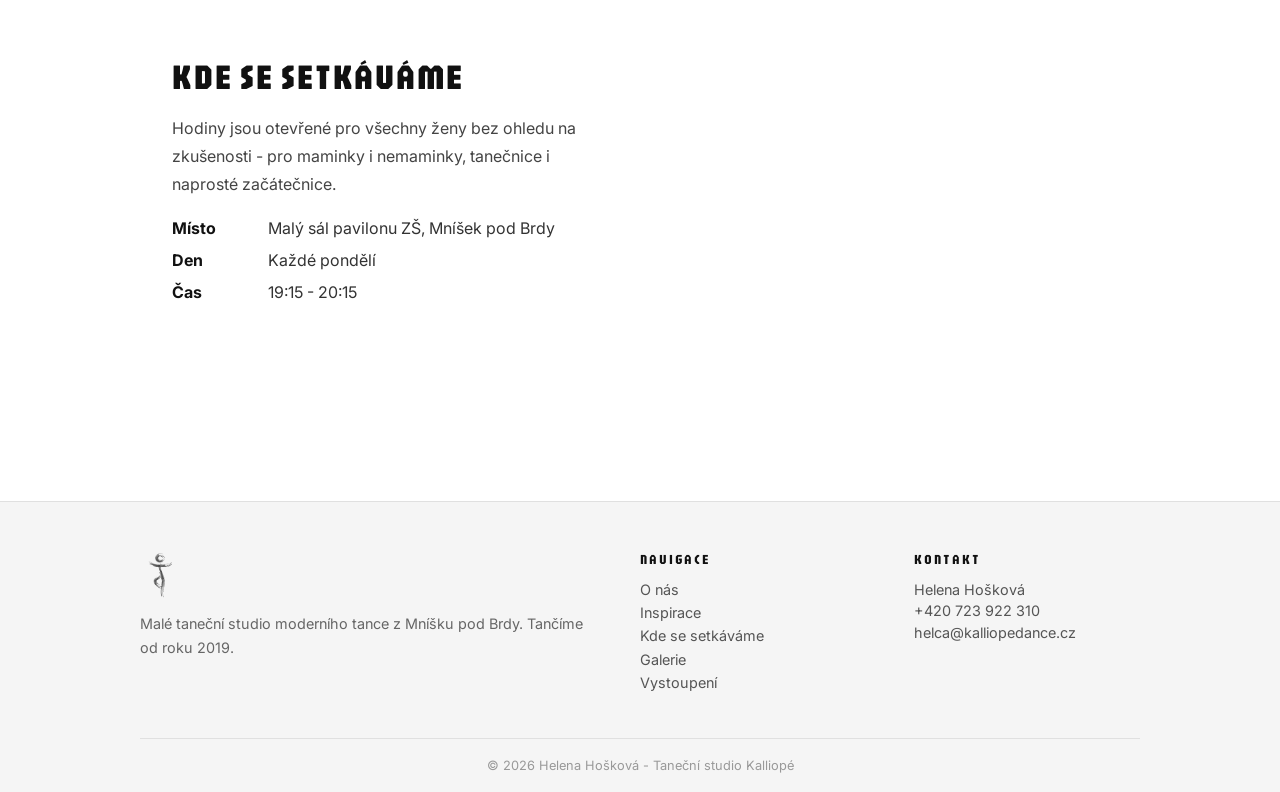
==== commit 3f428ce4: "mmmc" ====
--- a/src/index.html
+++ b/src/index.html
@@ -48,10 +48,7 @@
                     <p>Moderní tanec vychází z baletu a využívá techniky z různých tanečních stylů. Tančíme ve stoje, tančíme na zemi - tančíme pořád.</p>
                     <p>Chceš-li tančit také, přijď to s námi zkusit. Ještě máme volná místa.</p>
                 </div>
-                <div class="img-placeholder">
-                    <svg width="40" height="40" viewBox="0 0 24 24" fill="none" stroke="currentColor" stroke-width="1.2"><rect x="3" y="3" width="18" height="18" rx="1"/><circle cx="8.5" cy="8.5" r="1.5"/><path d="M21 15l-5-5L5 21"/></svg>
-                    <span>Fotka skupiny</span>
-                </div>
+                <img class="section-img" src="../img/intro.jpg" alt="Taneční studio Kalliopé - skupinová fotka">
             </div>
 
             <hr class="section-sep">
@@ -68,10 +65,7 @@
                         <span class="tag">Improvizace</span>
                     </div>
                 </div>
-                <div class="img-placeholder">
-                    <svg width="40" height="40" viewBox="0 0 24 24" fill="none" stroke="currentColor" stroke-width="1.2"><rect x="3" y="3" width="18" height="18" rx="1"/><circle cx="8.5" cy="8.5" r="1.5"/><path d="M21 15l-5-5L5 21"/></svg>
-                    <span>Foto z vystoupení</span>
-                </div>
+                <img class="section-img" src="../img/performance.jpg" alt="Foto z vystoupení Hogo fogo">
             </div>
 
             <hr class="section-sep">
@@ -86,10 +80,12 @@
                         <div class="info-row"><strong>Čas</strong><span>19:15 - 20:15</span></div>
                     </div>
                 </div>
-                <div class="img-placeholder">
-                    <svg width="40" height="40" viewBox="0 0 24 24" fill="none" stroke="currentColor" stroke-width="1.2"><path d="M21 10c0 7-9 13-9 13s-9-6-9-13a9 9 0 0118 0z"/><circle cx="12" cy="10" r="3"/></svg>
-                    <span>Mapa</span>
-                </div>
+                <iframe class="section-map"
+                    src="https://www.google.com/maps?q=Z%C5%A0+Komenského+886,+Mníšek+pod+Brdy&output=embed"
+                    title="Mapa - ZŠ Komenského 886, Mníšek pod Brdy"
+                    loading="lazy"
+                    referrerpolicy="no-referrer-when-downgrade"
+                    allowfullscreen></iframe>
             </div>
         </section>
     </main>
@@ -114,7 +110,7 @@
                 <div class="footer-col">
                     <h4>Kontakt</h4>
                     <p>Helena Hošková</p>
-                    <a href="tel:+420723922320">+420 723 922 320</a>
+                    <a href="tel:+420723922310">+420 723 922 310</a>
                     <a href="mailto:helca@kalliopedance.cz">helca@kalliopedance.cz</a>
                 </div>
             </div>
--- a/styles/index.css
+++ b/styles/index.css
@@ -73,6 +73,22 @@
     box-shadow: 0 12px 28px rgba(42, 127, 168, 0.18);
 }
 
+.section-img,
+.section-map {
+    width: 100%;
+    aspect-ratio: 4 / 3;
+    object-fit: cover;
+    border: 0;
+    display: block;
+    transition: transform 0.4s ease, box-shadow 0.4s ease;
+}
+
+.section-img:hover,
+.section-map:hover {
+    transform: scale(1.02);
+    box-shadow: 0 12px 28px rgba(42, 127, 168, 0.18);
+}
+
 .tags {
     display: flex;
     flex-wrap: wrap;
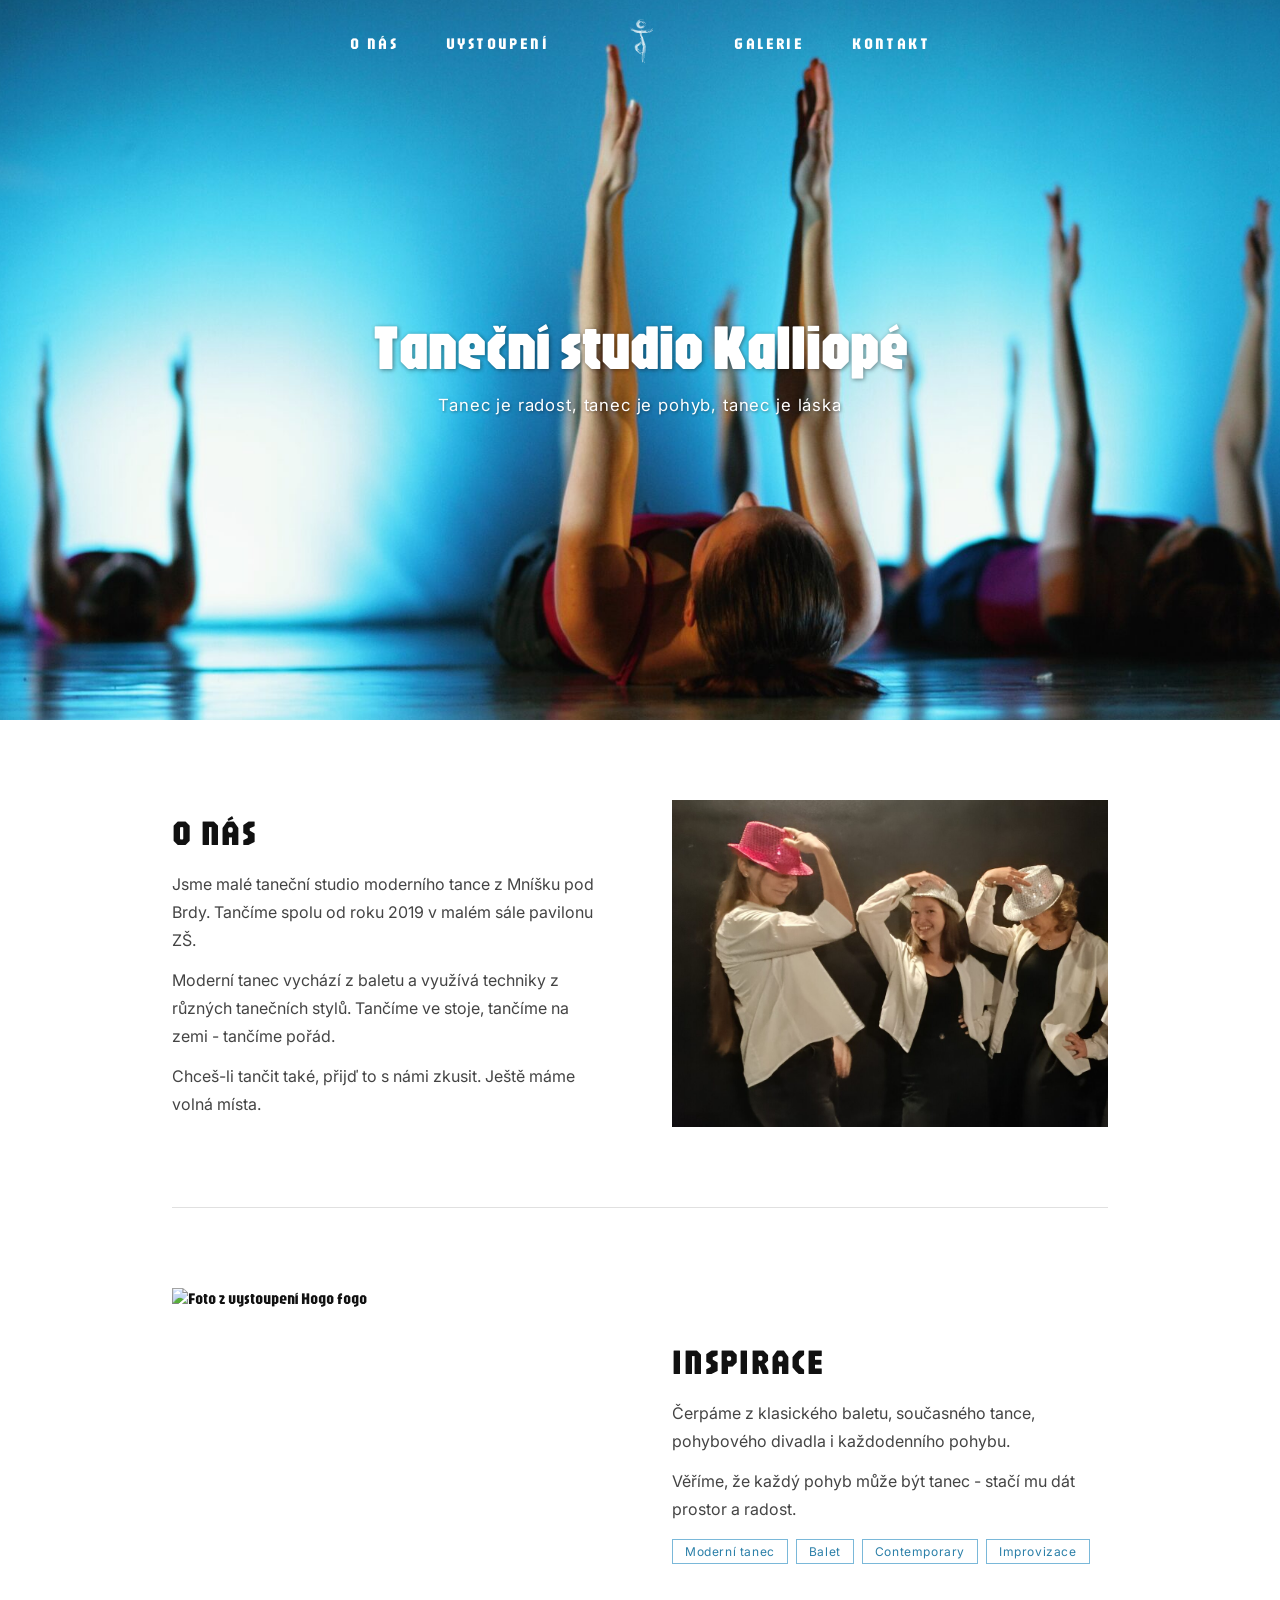
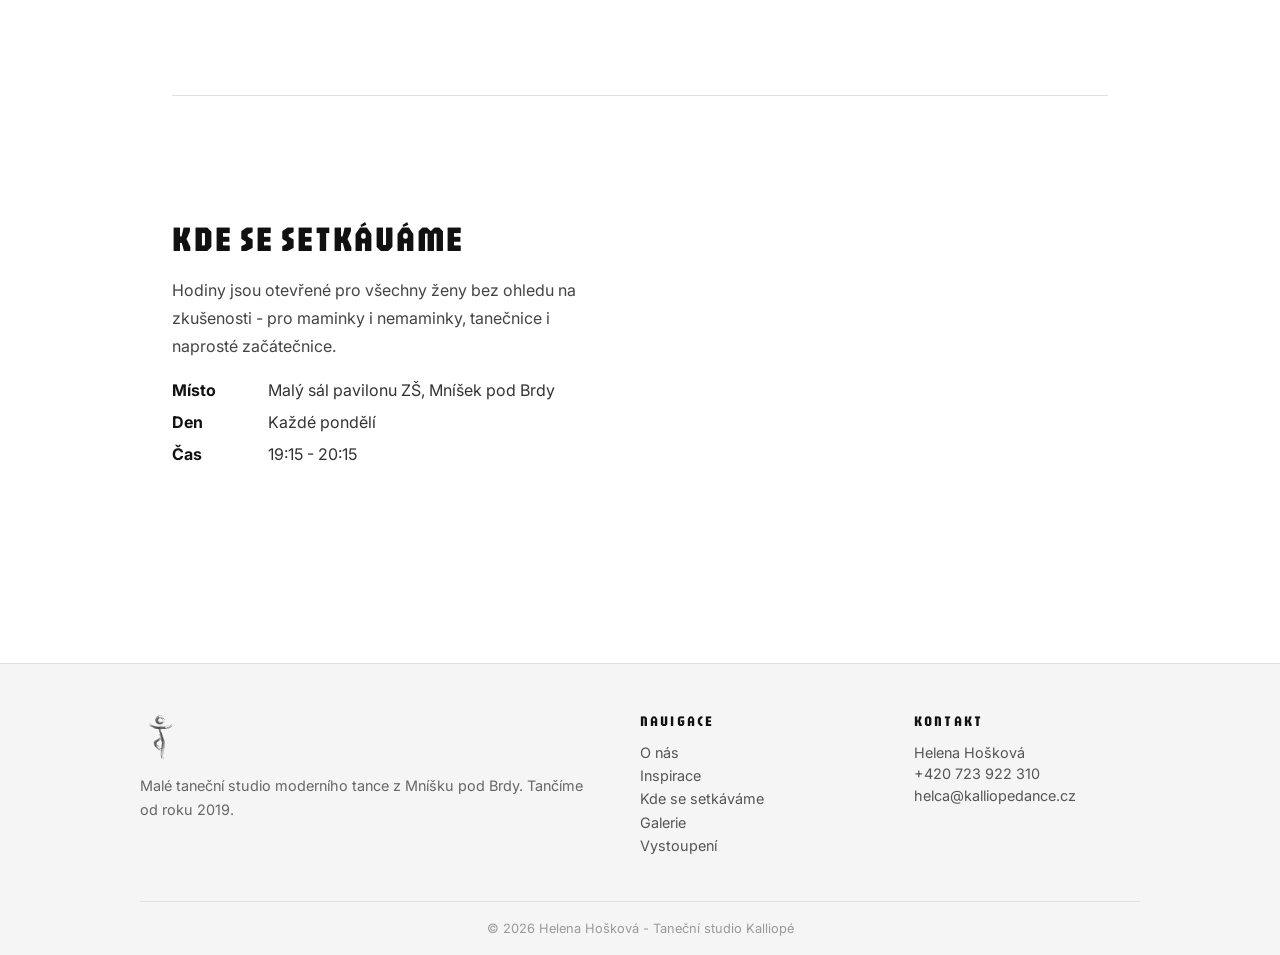
==== commit 0c778b08: "mmmc" ====
--- a/src/index.html
+++ b/src/index.html
@@ -15,12 +15,12 @@
 <body>
     <header>
         <nav>
-            <button class="nav-toggle" type="button" aria-label="Otevrit menu" aria-expanded="false" aria-controls="site-menu">
+            <button class="nav-toggle" type="button" aria-label="Otevřít menu">
                 <span></span>
                 <span></span>
                 <span></span>
             </button>
-            <div class="nav-links" id="site-menu">
+            <div class="nav-links">
                 <a href="./index.html#o-nas">O nás</a>
                 <a href="./vystoupeni.html">Vystoupení</a>
                 <a href="./index.html" class="nav-brand">
@@ -83,8 +83,6 @@
                 <iframe class="section-map"
                     src="https://www.google.com/maps?q=Z%C5%A0+Komenského+886,+Mníšek+pod+Brdy&output=embed"
                     title="Mapa - ZŠ Komenského 886, Mníšek pod Brdy"
-                    loading="lazy"
-                    referrerpolicy="no-referrer-when-downgrade"
                     allowfullscreen></iframe>
             </div>
         </section>
--- a/styles/base.css
+++ b/styles/base.css
@@ -11,18 +11,13 @@
 }
 
 @keyframes fade-up {
-    0%   { opacity: 0; transform: translateY(18px); }
-    100% { opacity: 1; transform: translateY(0); }
-}
-
-@keyframes hero-zoom {
-    0%   { transform: scale(1.35); }
-    100% { transform: scale(1.2); }
+    from { opacity: 0; transform: translateY(20px); }
+    to   { opacity: 1; transform: translateY(0); }
 }
 
 @keyframes menu-drop {
-    0%   { opacity: 0; transform: translateY(-8px); }
-    100% { opacity: 1; transform: translateY(0); }
+    from { opacity: 0; transform: translateY(-8px); }
+    to   { opacity: 1; transform: translateY(0); }
 }
 
 header {
@@ -53,7 +48,7 @@
     font-weight: bold;
     text-decoration: none;
     text-transform: uppercase;
-    letter-spacing: 0.1em;
+    letter-spacing: 0.15em;
     transition: color 0.25s ease;
 }
 
@@ -102,7 +97,6 @@
     height: 40px;
     border: 0;
     background: transparent;
-    border-radius: 999px;
     cursor: pointer;
 }
 
@@ -112,13 +106,13 @@
     height: 2px;
     margin: 5px auto;
     background: white;
-    border-radius: 999px;
+    border-radius: 50px;
 }
 
 .hero {
     position: relative;
     width: 100%;
-    height: 62vh;
+    height: 80vh;
     min-height: 420px;
     display: flex;
     align-items: center;
@@ -140,16 +134,12 @@
 .hero::before {
     background: url('../img/hero.JPG') center / cover no-repeat;
     filter: blur(48px);
-    transform: scale(1.2);
-    z-index: -2;
-    animation: hero-zoom 1.6s ease-out both;
+    z-index: -69;
 }
 
 .hero::after {
-    background:
-        linear-gradient(to bottom, rgba(0, 0, 0, 0.2), rgba(0, 0, 0, 0.35)),
-        url('../img/hero.JPG') center / auto 130% no-repeat;
-    z-index: -1;
+    background: url('../img/hero.JPG') center / auto 130% no-repeat;
+    z-index: -67;
 }
 
 .hero-content {
@@ -159,7 +149,7 @@
 }
 
 .hero-content h1 {
-    font-size: 3rem;
+    font-size: 4rem;
     font-weight: 900;
     margin-bottom: 0.6rem;
     text-shadow: 1px 1px 4px rgba(0, 0, 0, 0.45);
@@ -169,7 +159,7 @@
 .hero-content p {
     font-family: 'Inter', sans-serif;
     font-size: 1.05rem;
-    letter-spacing: 0.03em;
+    letter-spacing: 0.05em;
     text-shadow: 1px 1px 3px rgba(0, 0, 0, 0.4);
     animation: fade-up 0.9s ease-out 0.35s both;
 }
@@ -207,7 +197,7 @@
 
 .footer-col h4 {
     margin-bottom: 0.85rem;
-    font-size: 0.85rem;
+    font-size: 0.9rem;
     text-transform: uppercase;
     letter-spacing: 0.15em;
     color: #111;
@@ -338,6 +328,14 @@
     .footer-grid {
         grid-template-columns: 1fr;
     }
+
+    .hero-content h1 {
+        font-size: 2.5rem;
+    }
+
+    .hero-content p {
+        font-size: 1rem;
+    }
 }
 
 @media (max-width: 480px) {
--- a/styles/index.css
+++ b/styles/index.css
@@ -1,8 +1,3 @@
-@keyframes section-rise {
-    0%   { opacity: 0; transform: translateY(28px); }
-    100% { opacity: 1; transform: translateY(0); }
-}
-
 section.content {
     max-width: 1000px;
     margin: 0 auto;
@@ -15,23 +10,14 @@
     align-items: center;
     gap: 4rem;
     margin-bottom: 5rem;
-    animation: section-rise 0.8s ease-out both;
-    animation-timeline: view();
-    animation-range: entry 0% entry 60%;
+    animation: fade-up 0.8s ease-out 0.1s both;
 }
 
-@supports not (animation-timeline: view()) {
-    .section-block               { animation-delay: 0.1s; animation-timeline: auto; }
-    .section-block:nth-of-type(2) { animation-delay: 0.25s; }
-    .section-block:nth-of-type(3) { animation-delay: 0.4s; }
-}
+.section-block:nth-of-type(2) { animation-delay: 0.25s; }
+.section-block:nth-of-type(3) { animation-delay: 0.4s; }
 
-.section-block.reverse {
-    direction: rtl;
-}
-
-.section-block.reverse > * {
-    direction: ltr;
+.section-block.reverse .section-img {
+    order: -1;
 }
 
 .section-text h2 {
@@ -52,32 +38,12 @@
     margin-top: 0.75rem;
 }
 
-.img-placeholder {
-    display: flex;
-    flex-direction: column;
-    align-items: center;
-    justify-content: center;
-    gap: 0.5rem;
-    width: 100%;
-    aspect-ratio: 4 / 3;
-    background: #e8f4fb;
-    color: #7ab8d9;
-    font-family: 'Inter', sans-serif;
-    font-size: 0.8rem;
-    letter-spacing: 0.1em;
-    transition: transform 0.4s ease, box-shadow 0.4s ease;
-}
-
-.img-placeholder:hover {
-    transform: scale(1.02);
-    box-shadow: 0 12px 28px rgba(42, 127, 168, 0.18);
-}
-
 .section-img,
 .section-map {
     width: 100%;
     aspect-ratio: 4 / 3;
     object-fit: cover;
+    object-position: left center;
     border: 0;
     display: block;
     transition: transform 0.4s ease, box-shadow 0.4s ease;
